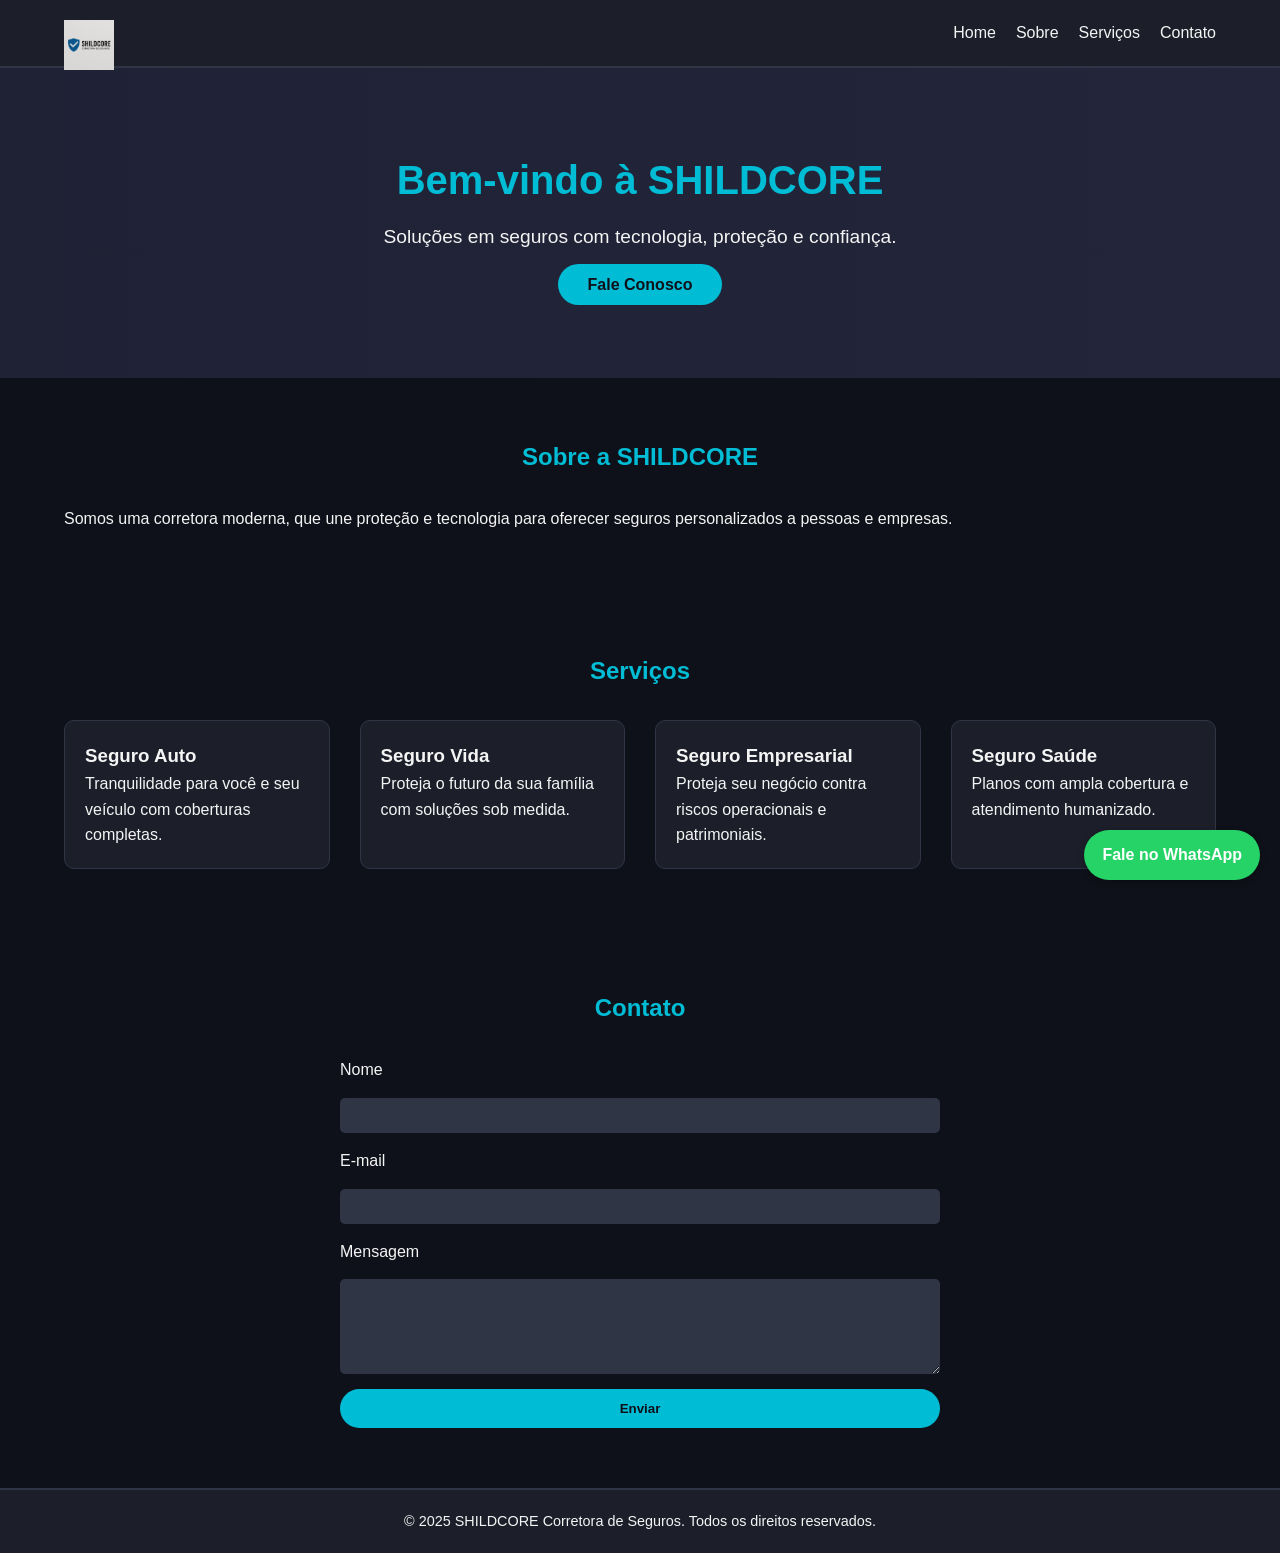
==== index.html @ ae5859b8 "Add files via upload" ====
<!DOCTYPE html>
<html lang="pt-BR">
<head>
  <meta charset="UTF-8" />
  <meta name="viewport" content="width=device-width, initial-scale=1.0"/>
  <title>SHILDCORE Corretora de Seguros</title>
  <link rel="stylesheet" href="style.css" />
</head>
<body>
  <header class="header">
    <div class="container">
      <img src="logo.png" alt="SHILDCORE Logo" class="logo" />
      <nav class="nav">
        <ul>
          <li><a href="#home">Home</a></li>
          <li><a href="#sobre">Sobre</a></li>
          <li><a href="#servicos">Serviços</a></li>
          <li><a href="#contato">Contato</a></li>
        </ul>
      </nav>
    </div>
  </header>

  <section id="home" class="hero">
    <div class="container">
      <h1>Bem-vindo à SHILDCORE</h1>
      <p>Soluções em seguros com tecnologia, proteção e confiança.</p>
      <a href="#contato" class="btn">Fale Conosco</a>
    </div>
  </section>

  <section id="sobre" class="about">
    <div class="container">
      <h2>Sobre a SHILDCORE</h2>
      <p>Somos uma corretora moderna, que une proteção e tecnologia para oferecer seguros personalizados a pessoas e empresas.</p>
    </div>
  </section>

  <section id="servicos" class="services">
    <div class="container">
      <h2>Serviços</h2>
      <div class="grid">
        <div class="card">
          <h3>Seguro Auto</h3>
          <p>Tranquilidade para você e seu veículo com coberturas completas.</p>
        </div>
        <div class="card">
          <h3>Seguro Vida</h3>
          <p>Proteja o futuro da sua família com soluções sob medida.</p>
        </div>
        <div class="card">
          <h3>Seguro Empresarial</h3>
          <p>Proteja seu negócio contra riscos operacionais e patrimoniais.</p>
        </div>
        <div class="card">
          <h3>Seguro Saúde</h3>
          <p>Planos com ampla cobertura e atendimento humanizado.</p>
        </div>
      </div>
    </div>
  </section>

  <section id="contato" class="contact">
    <div class="container">
      <h2>Contato</h2>
      <form action="#" method="POST" class="form">
        <label for="nome">Nome</label>
        <input type="text" id="nome" name="nome" required />

        <label for="email">E-mail</label>
        <input type="email" id="email" name="email" required />

        <label for="mensagem">Mensagem</label>
        <textarea id="mensagem" name="mensagem" rows="5" required></textarea>

        <button type="submit" class="btn">Enviar</button>
      </form>
    </div>
  </section>

  <footer class="footer">
    <div class="container">
      <p>&copy; 2025 SHILDCORE Corretora de Seguros. Todos os direitos reservados.</p>
    </div>
  </footer>

  <a href="https://wa.me/5511999999999" target="_blank" class="whatsapp">
    Fale no WhatsApp
  </a>
</body>
</html>
---- style.css ----
* {
  margin: 0;
  padding: 0;
  box-sizing: border-box;
  font-family: 'Segoe UI', Tahoma, Geneva, Verdana, sans-serif;
}
body {
  background-color: #0f111a;
  color: #f4f4f4;
  line-height: 1.6;
}
.container {
  width: 90%;
  max-width: 1200px;
  margin: auto;
}
.header {
  background-color: #1c1f2a;
  padding: 20px 0;
  border-bottom: 2px solid #2f3545;
}
.logo {
  height: 50px;
  float: left;
}
.nav ul {
  list-style: none;
  display: flex;
  justify-content: flex-end;
  gap: 20px;
}
.nav a {
  color: #f4f4f4;
  text-decoration: none;
  font-weight: 500;
  transition: color 0.3s;
}
.nav a:hover {
  color: #00bcd4;
}
.hero {
  background: linear-gradient(to right, #1f2235, #23263a);
  padding: 80px 0;
  text-align: center;
}
.hero h1 {
  font-size: 2.5rem;
  color: #00bcd4;
  margin-bottom: 10px;
}
.hero p {
  font-size: 1.2rem;
  margin-bottom: 20px;
}
.btn {
  background-color: #00bcd4;
  color: #0f111a;
  padding: 12px 30px;
  border: none;
  border-radius: 30px;
  text-decoration: none;
  font-weight: bold;
  transition: background 0.3s;
  cursor: pointer;
}
.btn:hover {
  background-color: #0097a7;
}
.about, .services, .contact {
  padding: 60px 0;
}
.about h2,
.services h2,
.contact h2 {
  text-align: center;
  color: #00bcd4;
  margin-bottom: 30px;
}
.services .grid {
  display: grid;
  grid-template-columns: repeat(auto-fit, minmax(250px, 1fr));
  gap: 30px;
}
.card {
  background-color: #1c1f2a;
  padding: 20px;
  border: 1px solid #2f3545;
  border-radius: 10px;
  transition: transform 0.3s;
}
.card:hover {
  transform: translateY(-5px);
}
.contact form {
  max-width: 600px;
  margin: auto;
  display: flex;
  flex-direction: column;
  gap: 15px;
}
input, textarea {
  padding: 10px;
  border-radius: 5px;
  border: none;
  background-color: #2f3545;
  color: #f4f4f4;
}
input:focus, textarea:focus {
  outline: 2px solid #00bcd4;
}
.footer {
  background-color: #1c1f2a;
  text-align: center;
  padding: 20px 0;
  border-top: 2px solid #2f3545;
  font-size: 0.9rem;
}
.whatsapp {
  position: fixed;
  bottom: 20px;
  right: 20px;
  background: #25d366;
  color: #fff;
  padding: 12px 18px;
  border-radius: 30px;
  text-decoration: none;
  font-weight: bold;
  box-shadow: 0 2px 6px rgba(0,0,0,0.3);
  transition: background 0.3s;
}
.whatsapp:hover {
  background: #1ebc59;
}
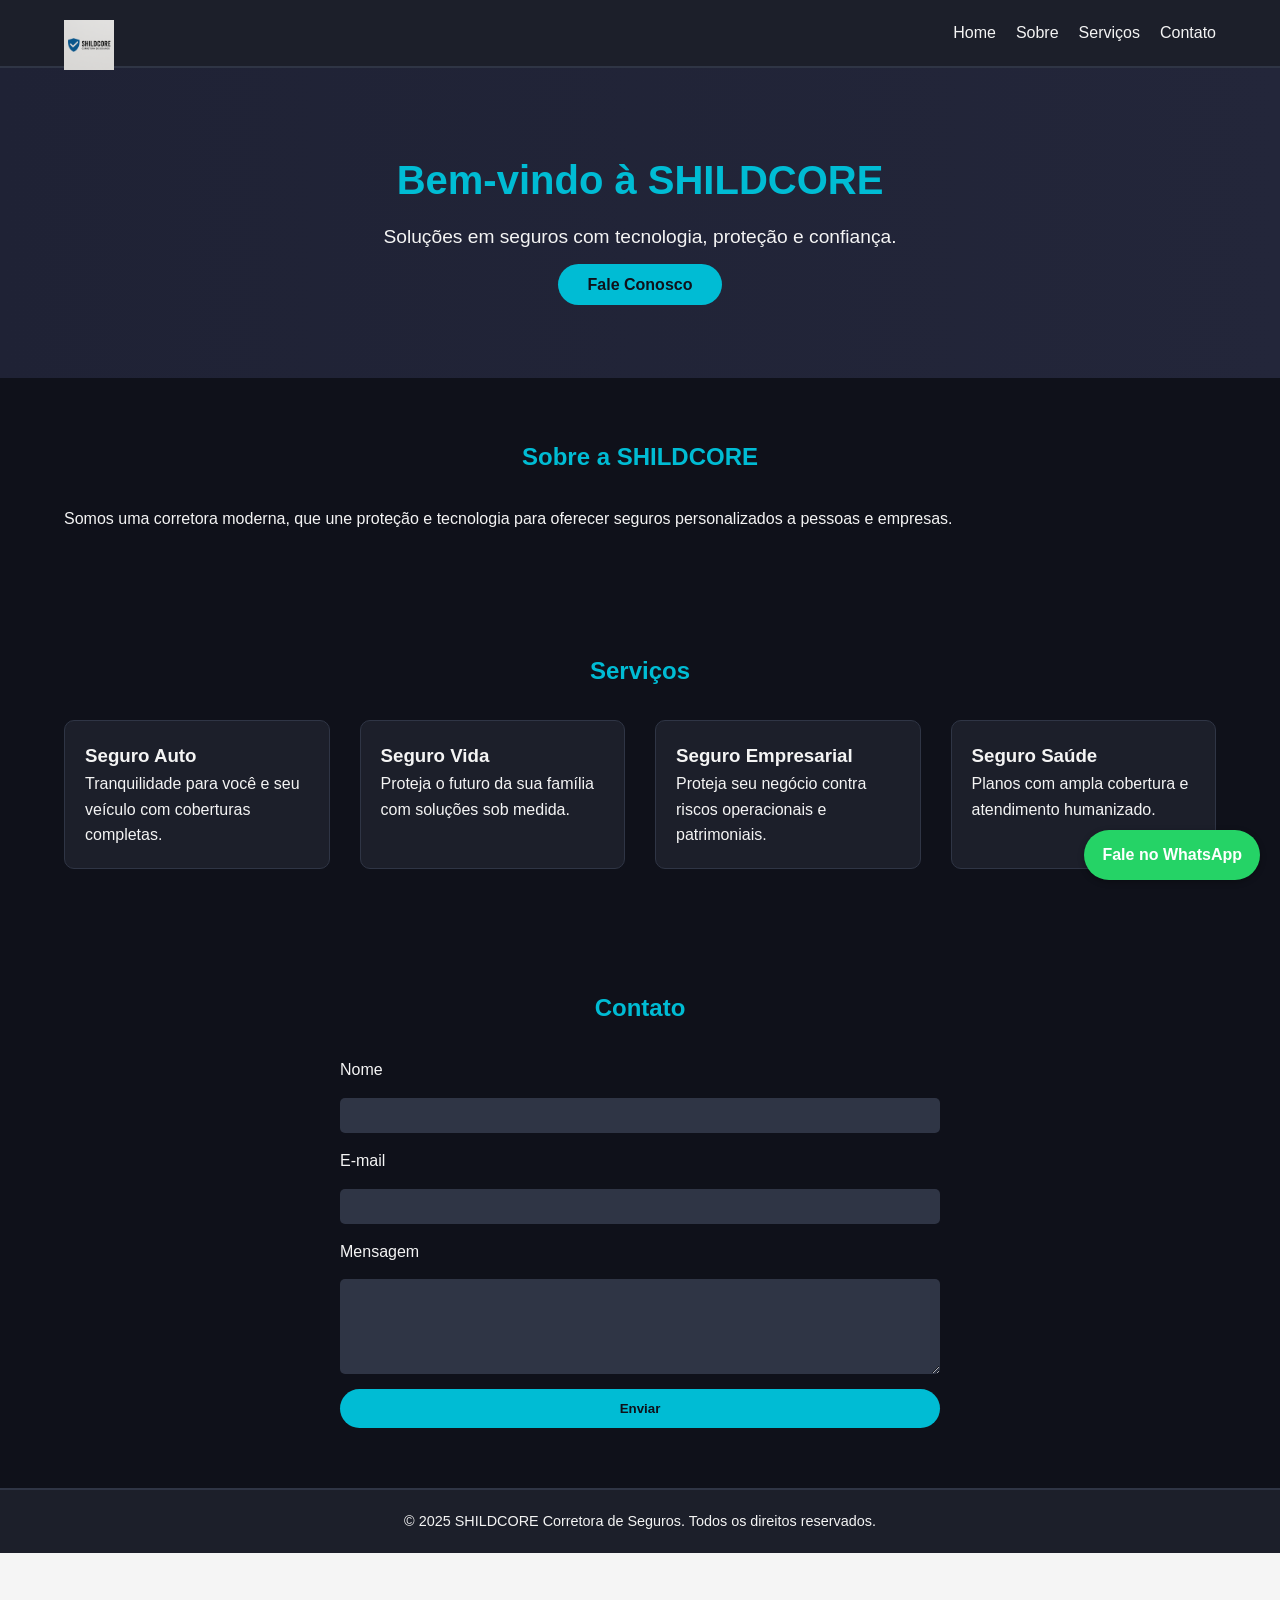
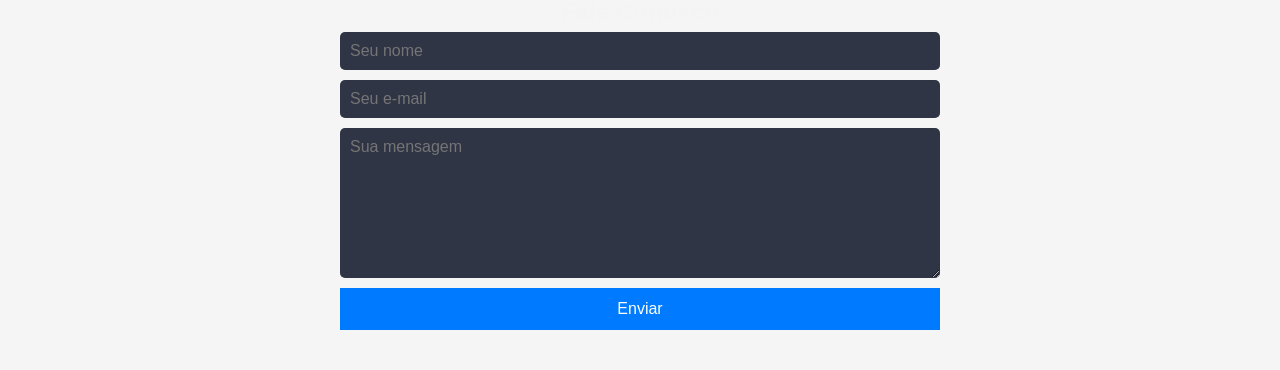
==== commit 3f93444a: "Rename index2.html to index.html" ====
--- a/index.html
+++ b/index.html
@@ -85,8 +85,19 @@
     </div>
   </footer>
 
-  <a href="https://wa.me/5511999999999" target="_blank" class="whatsapp">
+  <a href="https://wa.me/5519971589380" target="_blank" class="whatsapp">
     Fale no WhatsApp
   </a>
+
+<section id="contato" style="padding: 40px; background-color: #f5f5f5;">
+  <h2 style="text-align: center;">Fale Conosco</h2>
+  <form action="https://formsubmit.co/legomes.leandro@gmail.com" method="POST" style="max-width: 600px; margin: 0 auto; display: flex; flex-direction: column; gap: 10px;">
+    <input type="text" name="name" placeholder="Seu nome" required style="padding: 10px; font-size: 1em;">
+    <input type="email" name="email" placeholder="Seu e-mail" required style="padding: 10px; font-size: 1em;">
+    <textarea name="message" placeholder="Sua mensagem" required style="padding: 10px; font-size: 1em; height: 150px;"></textarea>
+    <button type="submit" style="padding: 12px; font-size: 1em; background-color: #007bff; color: white; border: none; cursor: pointer;">Enviar</button>
+  </form>
+</section>
 </body>
+
 </html>
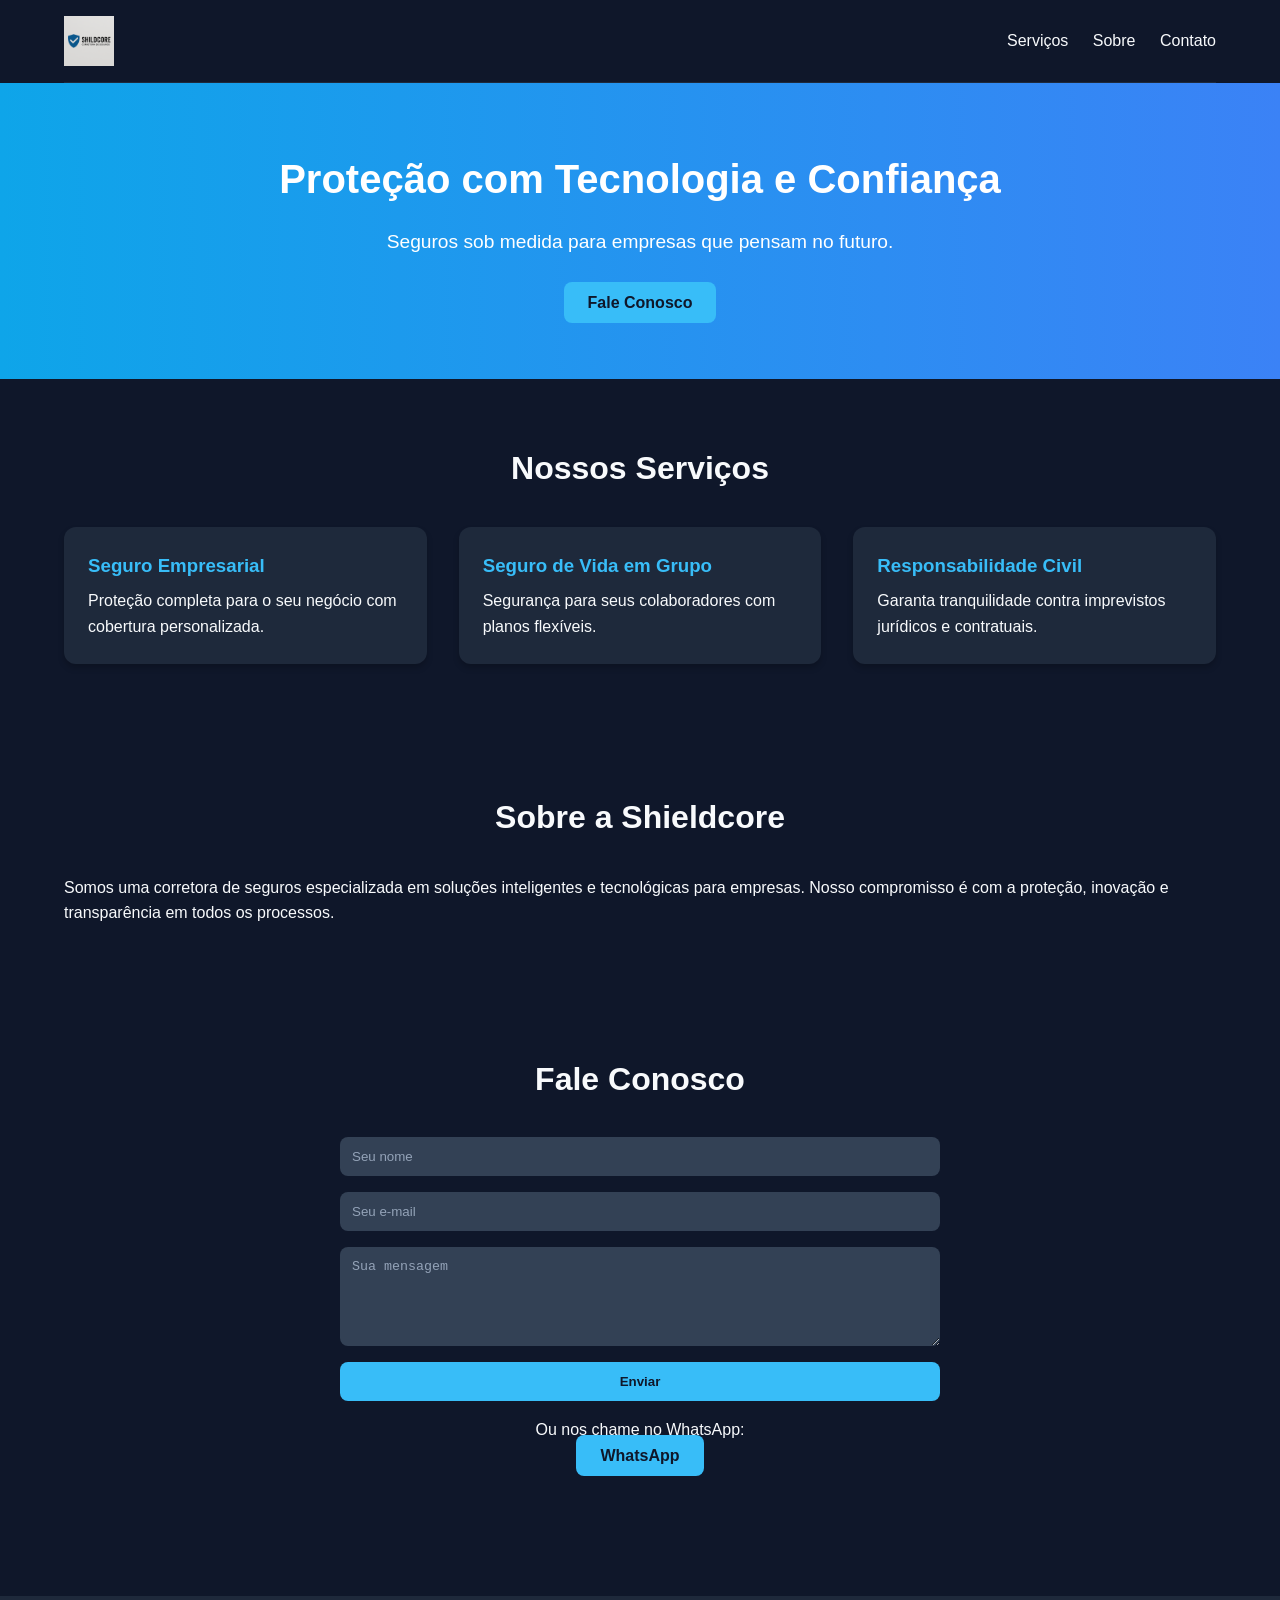
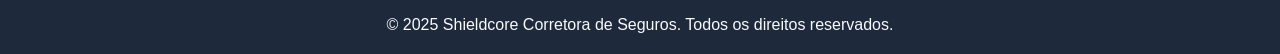
==== commit f4a9c16b: "Update index.html" ====
--- a/index.html
+++ b/index.html
@@ -4,100 +4,66 @@
 <head>
   <meta charset="UTF-8" />
   <meta name="viewport" content="width=device-width, initial-scale=1.0"/>
-  <title>SHILDCORE Corretora de Seguros</title>
-  <link rel="stylesheet" href="style.css" />
+  <title>Shieldcore Corretora de Seguros</title>
+  <link rel="stylesheet" href="styles.css"/>
 </head>
 <body>
-  <header class="header">
-    <div class="container">
-      <img src="logo.png" alt="SHILDCORE Logo" class="logo" />
-      <nav class="nav">
-        <ul>
-          <li><a href="#home">Home</a></li>
-          <li><a href="#sobre">Sobre</a></li>
-          <li><a href="#servicos">Serviços</a></li>
-          <li><a href="#contato">Contato</a></li>
-        </ul>
-      </nav>
-    </div>
+  <header class="header container">
+    <img src="logo.png" alt="Logo Shieldcore" class="logo"/>
+    <nav class="nav">
+      <a href="#servicos">Serviços</a>
+      <a href="#sobre">Sobre</a>
+      <a href="#contato">Contato</a>
+    </nav>
   </header>
 
-  <section id="home" class="hero">
+  <section class="hero">
     <div class="container">
-      <h1>Bem-vindo à SHILDCORE</h1>
-      <p>Soluções em seguros com tecnologia, proteção e confiança.</p>
+      <h1>Proteção com Tecnologia e Confiança</h1>
+      <p>Seguros sob medida para empresas que pensam no futuro.</p>
       <a href="#contato" class="btn">Fale Conosco</a>
     </div>
   </section>
 
-  <section id="sobre" class="about">
-    <div class="container">
-      <h2>Sobre a SHILDCORE</h2>
-      <p>Somos uma corretora moderna, que une proteção e tecnologia para oferecer seguros personalizados a pessoas e empresas.</p>
-    </div>
-  </section>
-
-  <section id="servicos" class="services">
-    <div class="container">
-      <h2>Serviços</h2>
-      <div class="grid">
-        <div class="card">
-          <h3>Seguro Auto</h3>
-          <p>Tranquilidade para você e seu veículo com coberturas completas.</p>
-        </div>
-        <div class="card">
-          <h3>Seguro Vida</h3>
-          <p>Proteja o futuro da sua família com soluções sob medida.</p>
-        </div>
-        <div class="card">
-          <h3>Seguro Empresarial</h3>
-          <p>Proteja seu negócio contra riscos operacionais e patrimoniais.</p>
-        </div>
-        <div class="card">
-          <h3>Seguro Saúde</h3>
-          <p>Planos com ampla cobertura e atendimento humanizado.</p>
-        </div>
+  <section id="servicos" class="servicos container">
+    <h2>Nossos Serviços</h2>
+    <div class="grid">
+      <div class="card">
+        <h3>Seguro Empresarial</h3>
+        <p>Proteção completa para o seu negócio com cobertura personalizada.</p>
+      </div>
+      <div class="card">
+        <h3>Seguro de Vida em Grupo</h3>
+        <p>Segurança para seus colaboradores com planos flexíveis.</p>
+      </div>
+      <div class="card">
+        <h3>Responsabilidade Civil</h3>
+        <p>Garanta tranquilidade contra imprevistos jurídicos e contratuais.</p>
       </div>
     </div>
   </section>
 
-  <section id="contato" class="contact">
-    <div class="container">
-      <h2>Contato</h2>
-      <form action="#" method="POST" class="form">
-        <label for="nome">Nome</label>
-        <input type="text" id="nome" name="nome" required />
+  <section id="sobre" class="sobre container">
+    <h2>Sobre a Shieldcore</h2>
+    <p>Somos uma corretora de seguros especializada em soluções inteligentes e tecnológicas para empresas. Nosso compromisso é com a proteção, inovação e transparência em todos os processos.</p>
+  </section>
 
-        <label for="email">E-mail</label>
-        <input type="email" id="email" name="email" required />
-
-        <label for="mensagem">Mensagem</label>
-        <textarea id="mensagem" name="mensagem" rows="5" required></textarea>
-
-        <button type="submit" class="btn">Enviar</button>
-      </form>
+  <section id="contato" class="contato container">
+    <h2>Fale Conosco</h2>
+    <form action="https://formsubmit.co/legomes.leandro@gmail.com" method="POST">
+      <input type="text" name="nome" placeholder="Seu nome" required>
+      <input type="email" name="email" placeholder="Seu e-mail" required>
+      <textarea name="mensagem" placeholder="Sua mensagem" rows="5" required></textarea>
+      <button type="submit" class="btn">Enviar</button>
+    </form>
+    <div class="whatsapp">
+      <p>Ou nos chame no WhatsApp:</p>
+      <a href="https://wa.me/5519971589380" class="btn" target="_blank">WhatsApp</a>
     </div>
   </section>
 
   <footer class="footer">
-    <div class="container">
-      <p>&copy; 2025 SHILDCORE Corretora de Seguros. Todos os direitos reservados.</p>
-    </div>
+    <p>&copy; 2025 Shieldcore Corretora de Seguros. Todos os direitos reservados.</p>
   </footer>
-
-  <a href="https://wa.me/5519971589380" target="_blank" class="whatsapp">
-    Fale no WhatsApp
-  </a>
-
-<section id="contato" style="padding: 40px; background-color: #f5f5f5;">
-  <h2 style="text-align: center;">Fale Conosco</h2>
-  <form action="https://formsubmit.co/legomes.leandro@gmail.com" method="POST" style="max-width: 600px; margin: 0 auto; display: flex; flex-direction: column; gap: 10px;">
-    <input type="text" name="name" placeholder="Seu nome" required style="padding: 10px; font-size: 1em;">
-    <input type="email" name="email" placeholder="Seu e-mail" required style="padding: 10px; font-size: 1em;">
-    <textarea name="message" placeholder="Sua mensagem" required style="padding: 10px; font-size: 1em; height: 150px;"></textarea>
-    <button type="submit" style="padding: 12px; font-size: 1em; background-color: #007bff; color: white; border: none; cursor: pointer;">Enviar</button>
-  </form>
-</section>
 </body>
-
 </html>
--- a/styles.css
+++ b/styles.css
@@ -0,0 +1,135 @@
+
+* {
+  margin: 0;
+  padding: 0;
+  box-sizing: border-box;
+}
+
+body {
+  font-family: 'Segoe UI', Tahoma, Geneva, Verdana, sans-serif;
+  background-color: #0f172a;
+  color: #f8fafc;
+  line-height: 1.6;
+}
+
+.container {
+  width: 90%;
+  max-width: 1200px;
+  margin: 0 auto;
+}
+
+.header {
+  display: flex;
+  justify-content: space-between;
+  align-items: center;
+  padding: 1rem 0;
+  border-bottom: 1px solid #1e293b;
+}
+
+.logo {
+  height: 50px;
+}
+
+.nav a {
+  color: #f8fafc;
+  margin-left: 20px;
+  text-decoration: none;
+  transition: color 0.3s ease;
+}
+
+.nav a:hover {
+  color: #38bdf8;
+}
+
+.hero {
+  background: linear-gradient(to right, #0ea5e9, #3b82f6);
+  color: #fff;
+  padding: 4rem 0;
+  text-align: center;
+}
+
+.hero h1 {
+  font-size: 2.5rem;
+  margin-bottom: 1rem;
+}
+
+.hero p {
+  font-size: 1.2rem;
+  margin-bottom: 2rem;
+}
+
+.btn {
+  background-color: #38bdf8;
+  color: #0f172a;
+  padding: 0.75rem 1.5rem;
+  border: none;
+  border-radius: 8px;
+  text-decoration: none;
+  font-weight: bold;
+  cursor: pointer;
+  transition: background-color 0.3s ease;
+}
+
+.btn:hover {
+  background-color: #0ea5e9;
+}
+
+.servicos, .sobre, .contato {
+  padding: 4rem 0;
+}
+
+.servicos h2, .sobre h2, .contato h2 {
+  font-size: 2rem;
+  margin-bottom: 2rem;
+  text-align: center;
+}
+
+.grid {
+  display: grid;
+  gap: 2rem;
+  grid-template-columns: repeat(auto-fit, minmax(250px, 1fr));
+}
+
+.card {
+  background-color: #1e293b;
+  padding: 1.5rem;
+  border-radius: 12px;
+  box-shadow: 0 4px 6px rgba(0,0,0,0.2);
+}
+
+.card h3 {
+  margin-bottom: 0.5rem;
+  color: #38bdf8;
+}
+
+form {
+  display: flex;
+  flex-direction: column;
+  gap: 1rem;
+  max-width: 600px;
+  margin: 0 auto;
+}
+
+input, textarea {
+  padding: 0.75rem;
+  border: none;
+  border-radius: 8px;
+  background-color: #334155;
+  color: #f8fafc;
+}
+
+input::placeholder, textarea::placeholder {
+  color: #94a3b8;
+}
+
+.footer {
+  background-color: #1e293b;
+  text-align: center;
+  padding: 1rem 0;
+  margin-top: 4rem;
+}
+
+.whatsapp {
+  text-align: center;
+  margin-top: 1rem;
+}
